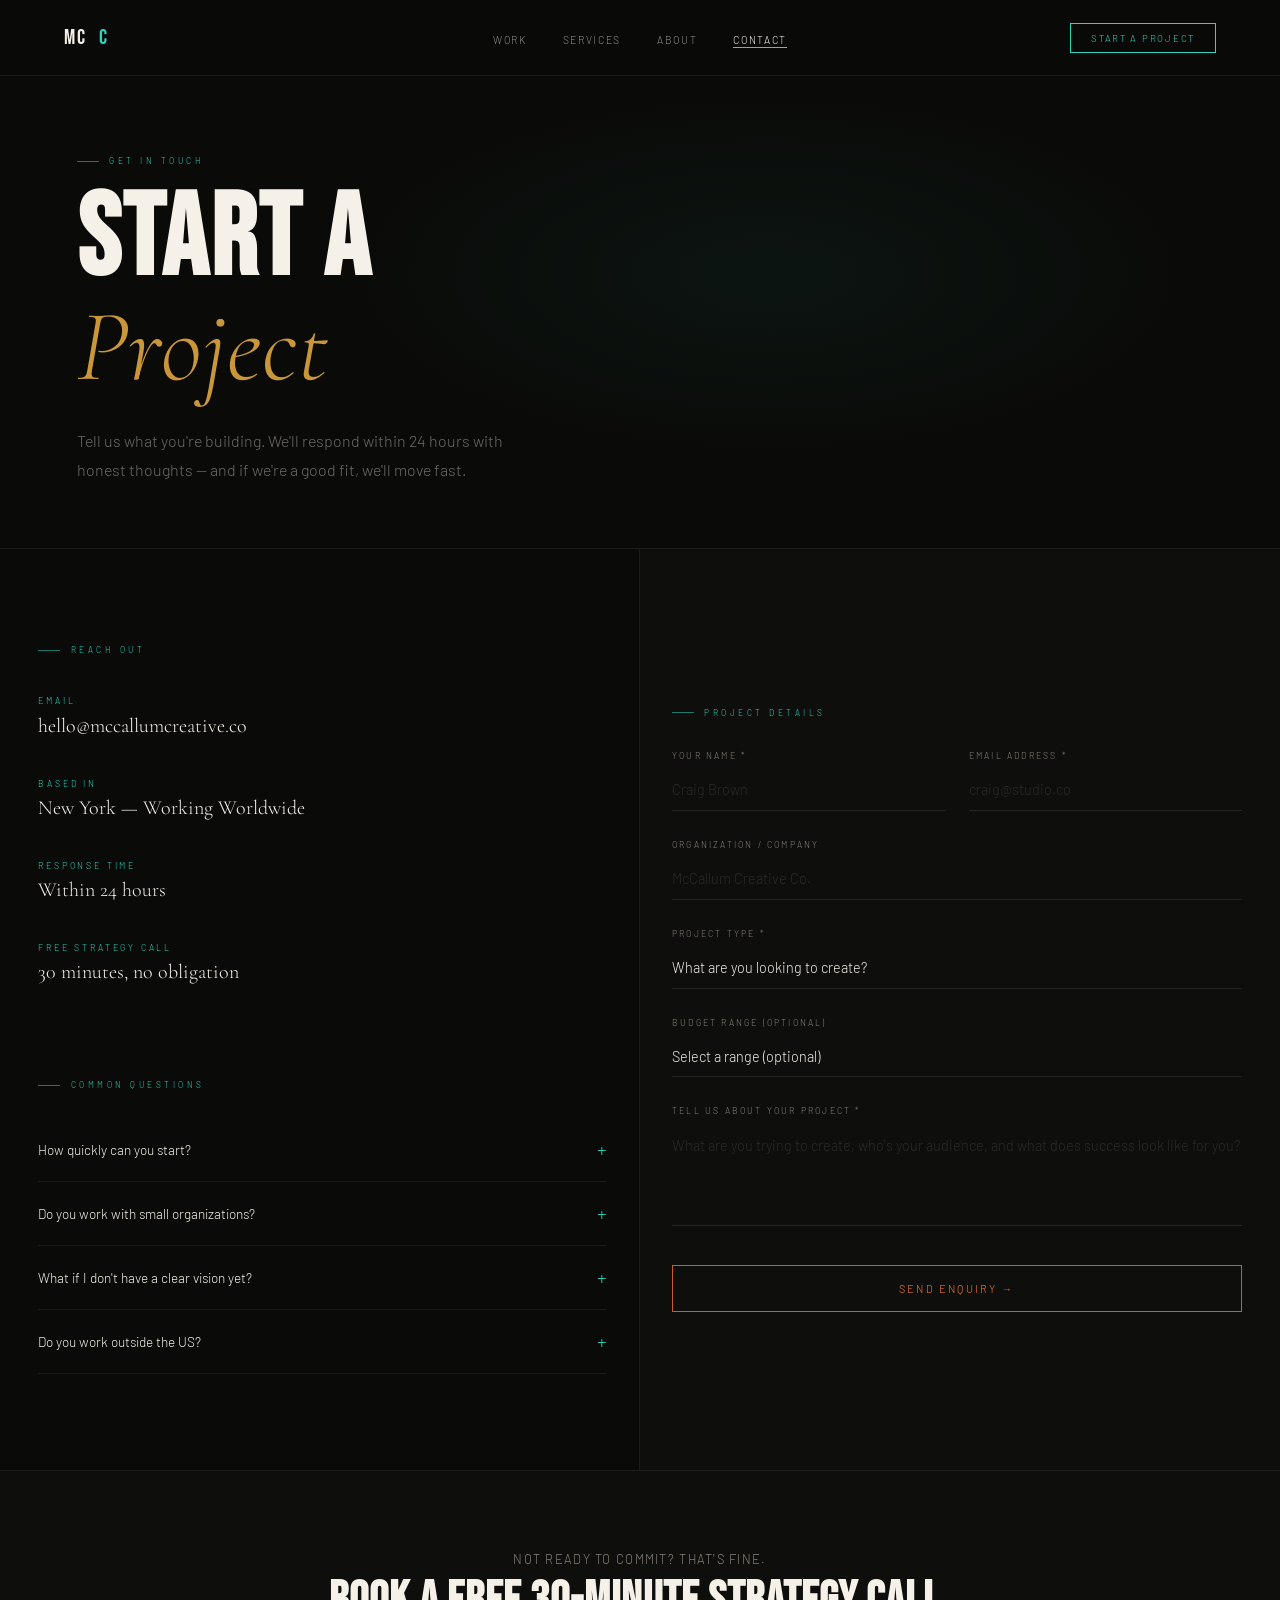
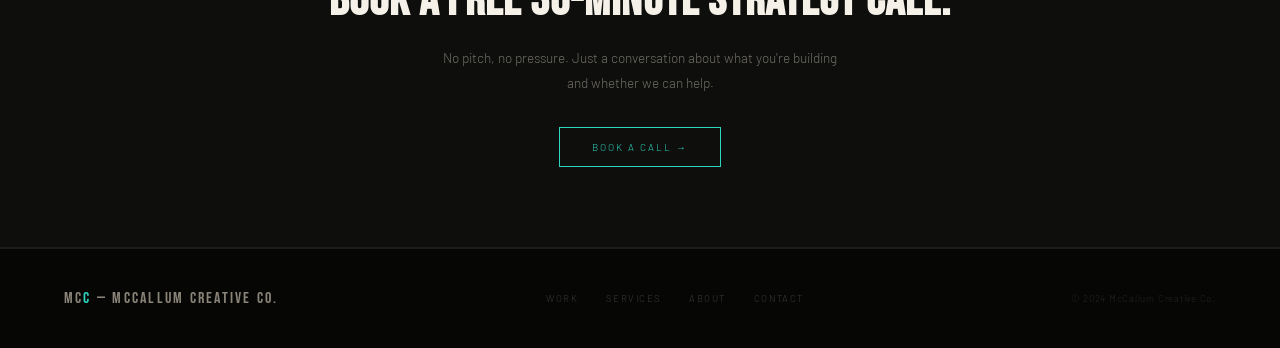
==== contact.html @ 1ceeda89 "Update church history visuals and automation improvements" ====
<!DOCTYPE html>
<html lang="en">
<head>
<meta charset="UTF-8"/><meta name="viewport" content="width=device-width,initial-scale=1.0"/>
<title>Contact — McCallum Creative Co.</title>
<link rel="stylesheet" href="/css/global.css"/>
<style>
/* ── CONTACT LAYOUT ── */
.contact-grid { display: grid; grid-template-columns: 1fr 1fr; min-height: 70vh; }
.contact-left { padding: 6rem 5% 6rem 6%; border-right: 1px solid var(--border); display: flex; flex-direction: column; justify-content: center; }
.contact-right { padding: 6rem 6% 6rem 5%; background: var(--bg2); display: flex; flex-direction: column; justify-content: center; }

/* Contact details */
.contact-detail { margin-bottom: 2.5rem; }
.contact-detail-label { font-size: .55rem; letter-spacing: .32em; text-transform: uppercase; color: var(--teal); margin-bottom: .45rem; }
.contact-detail-val { font-family: var(--serif); font-size: 1.25rem; font-weight: 300; color: var(--fg); }
.contact-detail-val a { color: var(--fg); text-decoration: none; transition: color .3s; }
.contact-detail-val a:hover { color: var(--teal); }

/* Form */
.form-group { margin-bottom: 1.75rem; }
.form-group label { display: block; font-size: .55rem; letter-spacing: .25em; text-transform: uppercase; color: var(--muted); margin-bottom: .6rem; }
.form-group input,
.form-group select,
.form-group textarea {
  width: 100%; background: transparent; border: none;
  border-bottom: 1px solid #252520; color: var(--fg);
  font-family: var(--body); font-size: .9rem; font-weight: 300;
  padding: .7rem 0; outline: none; transition: border-color .3s;
  appearance: none; -webkit-appearance: none;
}
.form-group input::placeholder,
.form-group textarea::placeholder { color: #2A2A26; }
.form-group input:focus,
.form-group select:focus,
.form-group textarea:focus { border-bottom-color: var(--teal); }
.form-group select option { background: #1A1A16; color: var(--fg); }
.form-group textarea { resize: none; min-height: 100px; }
.form-row { display: grid; grid-template-columns: 1fr 1fr; gap: 1.5rem; }
.submit-btn {
  width: 100%; background: transparent; border: 1px solid var(--orange);
  color: var(--orange); font-family: var(--body); font-size: .68rem;
  letter-spacing: .2em; text-transform: uppercase;
  padding: 1rem; cursor: pointer; transition: all .3s; margin-top: .5rem;
}
.submit-btn:hover { background: var(--orange); color: var(--fg); }

/* Success state */
.form-success {
  display: none; text-align: center; padding: 3rem;
}
.form-success.show { display: block; }
.form-success h3 { font-family: var(--disp); font-size: 2rem; letter-spacing: .04em; color: var(--teal); margin-bottom: 1rem; }
.form-success p { font-size: .85rem; color: var(--dim); line-height: 1.8; }

/* FAQ */
.faq-item { border-bottom: 1px solid var(--border); }
.faq-q {
  display: flex; justify-content: space-between; align-items: center;
  padding: 1.25rem 0; cursor: pointer; font-size: .85rem; color: var(--fg);
  font-weight: 300; transition: color .3s; user-select: none;
}
.faq-q:hover { color: var(--teal); }
.faq-icon { font-size: 1.2rem; color: var(--teal); transition: transform .3s; flex-shrink: 0; }
.faq-item.open .faq-icon { transform: rotate(45deg); }
.faq-a { font-size: .8rem; color: var(--dim); line-height: 1.85; padding: 0 0 1.25rem; display: none; }
.faq-item.open .faq-a { display: block; }

@media(max-width:760px){
  .contact-grid { grid-template-columns: 1fr; }
  .contact-left { padding: 4rem 6% 3rem; border-right: none; border-bottom: 1px solid var(--border); }
  .contact-right { padding: 3rem 6% 4rem; }
  .form-row { grid-template-columns: 1fr; }
}
</style>
</head>
<body>

<nav class="nav">
  <a href="/index.html" class="nav-logo">MC<span>C</span></a>
  <ul class="nav-links">
    <li><a href="/work.html">Work</a></li>
    <li><a href="/services.html">Services</a></li>
    <li><a href="/about.html">About</a></li>
    <li><a href="/contact.html" class="active">Contact</a></li>
  </ul>
  <div class="nav-right">
    <a href="/contact.html" class="nav-cta">Start a Project</a>
    <button class="hamburger" id="hamburger" onclick="toggleMenu()"><span></span><span></span><span></span></button>
  </div>
</nav>
<div class="mobile-menu" id="mobileMenu">
  <a href="/work.html" onclick="closeMenu()">Work</a>
  <a href="/services.html" onclick="closeMenu()">Services</a>
  <a href="/about.html" onclick="closeMenu()">About</a>
  <a href="/contact.html" onclick="closeMenu()">Contact</a>
  <div class="mobile-cta-wrap"><a href="/contact.html" class="btn btn-teal" onclick="closeMenu()">Start a Project</a></div>
</div>

<!-- HERO -->
<div class="page-hero" style="min-height:40vh">
  <div style="position:absolute;inset:0;background:radial-gradient(ellipse 55% 55% at 60% 50%,rgba(45,212,191,.05) 0%,transparent 65%);pointer-events:none"></div>
  <div class="page-hero-inner">
    <div class="eyebrow reveal">Get In Touch</div>
    <h1 class="hero-hl reveal">Start a<br><em>Project</em></h1>
    <p class="hero-sub reveal">Tell us what you're building. We'll respond within 24 hours with honest thoughts — and if we're a good fit, we'll move fast.</p>
  </div>
</div>

<!-- CONTACT GRID -->
<div class="contact-grid border-b">

  <!-- LEFT: INFO -->
  <div class="contact-left">
    <div class="reveal">
      <div class="eyebrow" style="margin-bottom:2.5rem">Reach Out</div>

      <div class="contact-detail">
        <div class="contact-detail-label">Email</div>
        <div class="contact-detail-val"><a href="mailto:hello@mccallumcreative.co">hello@mccallumcreative.co</a></div>
      </div>
      <div class="contact-detail">
        <div class="contact-detail-label">Based In</div>
        <div class="contact-detail-val">New York — Working Worldwide</div>
      </div>
      <div class="contact-detail">
        <div class="contact-detail-label">Response Time</div>
        <div class="contact-detail-val">Within 24 hours</div>
      </div>
      <div class="contact-detail">
        <div class="contact-detail-label">Free Strategy Call</div>
        <div class="contact-detail-val">30 minutes, no obligation</div>
      </div>
    </div>

    <!-- FAQ -->
    <div style="margin-top:3.5rem" class="reveal">
      <div class="eyebrow" style="margin-bottom:1.75rem">Common Questions</div>

      <div class="faq-item">
        <div class="faq-q" onclick="toggleFaq(this)">
          How quickly can you start?
          <span class="faq-icon">+</span>
        </div>
        <div class="faq-a">Most projects can begin within 2–3 weeks of our initial agreement. Ongoing content retainers can often start within the week.</div>
      </div>
      <div class="faq-item">
        <div class="faq-q" onclick="toggleFaq(this)">
          Do you work with small organizations?
          <span class="faq-icon">+</span>
        </div>
        <div class="faq-a">Yes. Many of our best clients are small teams with big missions. We have packages built specifically for organizations that need quality without a large production budget.</div>
      </div>
      <div class="faq-item">
        <div class="faq-q" onclick="toggleFaq(this)">
          What if I don't have a clear vision yet?
          <span class="faq-icon">+</span>
        </div>
        <div class="faq-a">That's fine — and actually common. The strategy conversation is where we help you figure that out. You don't need to arrive with all the answers.</div>
      </div>
      <div class="faq-item">
        <div class="faq-q" onclick="toggleFaq(this)">
          Do you work outside the US?
          <span class="faq-icon">+</span>
        </div>
        <div class="faq-a">Yes. We've filmed on four continents and have remote workflows that make international projects run smoothly.</div>
      </div>
    </div>
  </div>

  <!-- RIGHT: FORM -->
  <div class="contact-right">
    <div class="reveal">
      <div class="eyebrow" style="margin-bottom:2rem">Project Details</div>
    </div>

    <form id="contactForm" onsubmit="handleSubmit(event)">
      <div class="form-row reveal">
        <div class="form-group">
          <label>Your Name *</label>
          <input type="text" name="name" placeholder="Craig Brown" required/>
        </div>
        <div class="form-group">
          <label>Email Address *</label>
          <input type="email" name="email" placeholder="craig@studio.co" required/>
        </div>
      </div>
      <div class="form-group reveal rd1">
        <label>Organization / Company</label>
        <input type="text" name="company" placeholder="McCallum Creative Co."/>
      </div>
      <div class="form-group reveal rd1">
        <label>Project Type *</label>
        <select name="project_type" required>
          <option value="">What are you looking to create?</option>
          <option>Monthly Content Package</option>
          <option>Brand Film / Commercial</option>
          <option>Documentary Film</option>
          <option>AI Content System</option>
          <option>Campaign / Series</option>
          <option>Something else</option>
        </select>
      </div>
      <div class="form-group reveal rd2">
        <label>Budget Range (optional)</label>
        <select name="budget">
          <option value="">Select a range (optional)</option>
          <option>Under $2,500</option>
          <option>$2,500 – $5,000</option>
          <option>$5,000 – $10,000</option>
          <option>$10,000 – $25,000</option>
          <option>$25,000+</option>
          <option>Let's talk</option>
        </select>
      </div>
      <div class="form-group reveal rd2">
        <label>Tell Us About Your Project *</label>
        <textarea name="message" placeholder="What are you trying to create, who's your audience, and what does success look like for you?" required></textarea>
      </div>
      <button type="submit" class="submit-btn reveal rd3">Send Enquiry →</button>
    </form>

    <div class="form-success" id="formSuccess">
      <h3>Message Received.</h3>
      <p>Thank you for reaching out. We'll be in touch within 24 hours to discuss your project.</p>
    </div>
  </div>

</div>

<!-- BOTTOM CTA STRIP -->
<section class="section-sm border-b" style="text-align:center;background:var(--bg2)">
  <p class="reveal" style="font-size:.8rem;color:var(--muted);letter-spacing:.1em;text-transform:uppercase">Not ready to commit? That's fine.</p>
  <h3 class="disp reveal" style="font-size:clamp(1.8rem,4vw,3rem);margin:.75rem 0 1.5rem">Book a free 30-minute strategy call.</h3>
  <p class="reveal" style="font-size:.85rem;color:var(--dim);max-width:400px;margin:0 auto 2rem;line-height:1.8">No pitch, no pressure. Just a conversation about what you're building and whether we can help.</p>
  <a href="mailto:hello@mccallumcreative.co?subject=Strategy Call Request" class="btn btn-teal reveal" style="margin:0 auto">Book a Call →</a>
</section>

<footer>
  <div class="footer-logo">MC<span>C</span> — McCallum Creative Co.</div>
  <div class="footer-links"><a href="/work.html">Work</a><a href="/services.html">Services</a><a href="/about.html">About</a><a href="/contact.html">Contact</a></div>
  <div class="footer-copy">© 2024 McCallum Creative Co.</div>
</footer>

<script>
let menuOpen=false;
function toggleMenu(){menuOpen=!menuOpen;document.getElementById('hamburger').classList.toggle('open',menuOpen);document.getElementById('mobileMenu').classList.toggle('open',menuOpen);}
function closeMenu(){menuOpen=false;document.getElementById('hamburger').classList.remove('open');document.getElementById('mobileMenu').classList.remove('open');}
const io=new IntersectionObserver(e=>e.forEach(x=>{if(x.isIntersecting){x.target.classList.add('on');io.unobserve(x.target);}}),{threshold:.08});
document.querySelectorAll('.reveal').forEach(el=>io.observe(el));

function toggleFaq(el) {
  const item = el.parentElement;
  const isOpen = item.classList.contains('open');
  document.querySelectorAll('.faq-item').forEach(i=>i.classList.remove('open'));
  if(!isOpen) item.classList.add('open');
}

function handleSubmit(e) {
  e.preventDefault();
  // Connect to Formspree: change action to https://formspree.io/f/YOUR_ID
  // and remove this JS handler — the form will submit natively.
  document.getElementById('contactForm').style.display = 'none';
  document.getElementById('formSuccess').classList.add('show');
}
</script>
</body>
</html>
---- css/global.css ----
@import url('https://fonts.googleapis.com/css2?family=Cormorant+Garamond:ital,wght@0,300;1,300;1,400&family=Bebas+Neue&family=Barlow:wght@300;400;500&display=swap');

/* ── TOKENS ── */
:root {
  --bg:      #0A0A08;
  --bg2:     #0E0E0C;
  --bg3:     #131310;
  --border:  #1C1C18;
  --border2: #161614;
  --fg:      #F5F0E8;
  --muted:   #8A8478;
  --dim:     rgba(245,240,232,0.42);
  --teal:    #2DD4BF;
  --gold:    #C9973A;
  --orange:  #C2612F;
  --green:   #1F4D3A;
  --serif:   'Cormorant Garamond', serif;
  --disp:    'Bebas Neue', sans-serif;
  --body:    'Barlow', sans-serif;
}

/* ── RESET ── */
*, *::before, *::after { box-sizing: border-box; margin: 0; padding: 0; }
html { scroll-behavior: smooth; }
body {
  background: var(--bg);
  color: var(--fg);
  font-family: var(--body);
  font-weight: 300;
  overflow-x: hidden;
  -webkit-font-smoothing: antialiased;
}
::selection { background: var(--teal); color: #000; }
img, video { display: block; max-width: 100%; }

/* ── NAV ── */
.nav {
  position: fixed; top: 0; left: 0; right: 0;
  height: 76px;
  display: flex; align-items: center; justify-content: space-between;
  padding: 0 5%;
  z-index: 1000;
  background: rgba(10,10,8,0.96);
  border-bottom: 1px solid var(--border);
  backdrop-filter: blur(10px);
  -webkit-backdrop-filter: blur(10px);
  transition: box-shadow 0.4s ease;
}
.nav.scrolled { box-shadow: 0 1px 32px rgba(0,0,0,0.55); }
.nav-logo {
  font-family: var(--disp); font-size: 1.3rem;
  letter-spacing: 0.12em; color: var(--fg); text-decoration: none;
  display: flex; align-items: center; gap: 0.7rem; flex-shrink: 0;
}
.nav-logo span { color: var(--teal); }
.nav-logo-div { width: 1px; height: 20px; background: rgba(255,255,255,0.12); }
.nav-logo-name {
  font-family: var(--body); font-size: 0.58rem;
  letter-spacing: 0.22em; text-transform: uppercase;
  color: rgba(245,240,232,0.35); line-height: 1.3;
}
.nav-links {
  display: flex; align-items: center; gap: 2.25rem;
  list-style: none;
  position: absolute; left: 50%; transform: translateX(-50%);
}
.nav-links a {
  font-size: 0.65rem; letter-spacing: 0.16em; text-transform: uppercase;
  color: rgba(245,240,232,0.58); text-decoration: none;
  transition: color 0.3s; position: relative; padding-bottom: 2px;
}
.nav-links a::after {
  content: ''; position: absolute; bottom: 0; left: 0; right: 0;
  height: 1px; background: var(--teal);
  transform: scaleX(0); transform-origin: left;
  transition: transform 0.3s cubic-bezier(0.16,1,0.3,1);
}
.nav-links a:hover, .nav-links a.active { color: var(--fg); }
.nav-links a:hover::after, .nav-links a.active::after { transform: scaleX(1); }
.nav-right { display: flex; align-items: center; gap: 1rem; }
.nav-cta {
  font-size: 0.6rem; letter-spacing: 0.18em; text-transform: uppercase;
  padding: 0.5rem 1.25rem; border: 1px solid var(--teal);
  color: var(--teal); text-decoration: none;
  transition: all 0.3s; white-space: nowrap;
}
.nav-cta:hover { background: var(--teal); color: #000; }
.nav-reel {
  font-size: 0.6rem; letter-spacing: 0.18em; text-transform: uppercase;
  color: rgba(245,240,232,0.35); text-decoration: none;
  display: flex; align-items: center; gap: 0.5rem; transition: color 0.3s;
}
.nav-reel:hover { color: var(--gold); }
.reel-dot {
  width: 6px; height: 6px; border-radius: 50%;
  background: var(--orange);
  animation: reel-pulse 2s ease-in-out infinite;
}
@keyframes reel-pulse {
  0%,100% { opacity:1; transform:scale(1); }
  50% { opacity:0.4; transform:scale(0.7); }
}
.hamburger {
  display: none; flex-direction: column; gap: 5px;
  cursor: pointer; background: none; border: none; padding: 4px;
}
.hamburger span {
  display: block; width: 22px; height: 1px;
  background: rgba(245,240,232,0.7);
  transition: all 0.3s cubic-bezier(0.16,1,0.3,1);
  transform-origin: center;
}
.hamburger.open span:nth-child(1) { transform: translateY(6px) rotate(45deg); }
.hamburger.open span:nth-child(2) { opacity: 0; transform: scaleX(0); }
.hamburger.open span:nth-child(3) { transform: translateY(-6px) rotate(-45deg); }
.mobile-menu {
  position: fixed; top: 76px; left: 0; right: 0; bottom: 0;
  background: var(--bg); z-index: 999;
  display: flex; flex-direction: column; align-items: center; justify-content: center;
  border-top: 1px solid var(--border);
  transform: translateY(-110%); opacity: 0; pointer-events: none;
  transition: transform 0.5s cubic-bezier(0.16,1,0.3,1), opacity 0.4s ease;
}
.mobile-menu.open { transform: translateY(0); opacity: 1; pointer-events: all; }
.mobile-menu a {
  font-family: var(--disp); font-size: clamp(2.2rem,7vw,3.5rem);
  letter-spacing: 0.06em; color: rgba(245,240,232,0.28);
  text-decoration: none; padding: 0.5rem 0; transition: color 0.3s;
  width: 80%; text-align: center; border-bottom: 1px solid rgba(255,255,255,0.04);
}
.mobile-menu a:last-child { border-bottom: none; }
.mobile-menu a:hover { color: var(--fg); }
.mobile-menu-cta { margin-top: 2rem; }

/* ── FOOTER ── */
footer {
  padding: 2.5rem 5%;
  background: #060605;
  border-top: 1px solid var(--border);
  display: flex; justify-content: space-between; align-items: center;
  flex-wrap: wrap; gap: 1rem;
}
.footer-logo { font-family: var(--disp); font-size: 1rem; letter-spacing: 0.14em; color: var(--muted); }
.footer-logo span { color: var(--teal); }
.footer-links { display: flex; gap: 1.75rem; }
.footer-links a {
  font-size: 0.6rem; letter-spacing: 0.15em; text-transform: uppercase;
  color: #3A3A35; text-decoration: none; transition: color 0.3s;
}
.footer-links a:hover { color: var(--teal); }
.footer-copy { font-size: 0.6rem; letter-spacing: 0.08em; color: #252522; }

/* ── BUTTONS ── */
.btn {
  display: inline-flex; align-items: center; gap: 0.5rem;
  font-family: var(--body); font-size: 0.62rem;
  letter-spacing: 0.2em; text-transform: uppercase;
  padding: 0.8rem 2rem; text-decoration: none;
  transition: all 0.3s; cursor: pointer; border: none; background: transparent;
}
.btn-teal   { border: 1px solid var(--teal);   color: var(--teal); }
.btn-teal:hover { background: var(--teal); color: #000; }
.btn-orange { border: 1px solid var(--orange); color: var(--orange); }
.btn-orange:hover { background: var(--orange); color: var(--fg); }
.btn-solid  { background: var(--teal); color: #000; border: 1px solid var(--teal); }
.btn-solid:hover { background: transparent; color: var(--teal); }

/* ── UTILITIES ── */
.section     { padding: 8rem 6%; }
.section-sm  { padding: 5rem 6%; }
.border-t    { border-top: 1px solid var(--border); }
.border-b    { border-bottom: 1px solid var(--border); }
.eyebrow {
  font-size: 0.52rem; letter-spacing: 0.42em; text-transform: uppercase;
  color: var(--teal); display: flex; align-items: center; gap: 0.65rem;
  margin-bottom: 1.5rem;
}
.eyebrow::before { content:''; display:block; width:22px; height:1px; background:var(--teal); opacity:.55; }
.rule { width: 36px; height: 1px; background: var(--orange); margin: 1.75rem 0; }

/* ── SCROLL REVEAL ── */
.reveal {
  opacity: 0; transform: translateY(22px);
  transition: opacity 0.85s ease, transform 0.85s ease;
}
.reveal.on { opacity: 1; transform: none; }
.rd1 { transition-delay: 0.08s; }
.rd2 { transition-delay: 0.16s; }
.rd3 { transition-delay: 0.24s; }
.rd4 { transition-delay: 0.32s; }

/* ── RESPONSIVE ── */
@media(max-width: 800px) {
  .section { padding: 5rem 6%; }
  .nav-links, .nav-reel { display: none; }
  .hamburger { display: flex; }
  footer { flex-direction: column; align-items: flex-start; gap: 0.75rem; }
}
@media(max-width: 480px) {
  .section { padding: 4rem 5%; }
  .nav-logo-div, .nav-logo-name { display: none; }
}

/* ══════════════════════════════════════
   TYPOGRAPHY UTILITIES
   Used across all inner pages
══════════════════════════════════════ */
.disp {
  font-family: var(--disp);
  letter-spacing: 0.02em;
  line-height: 0.9;
}
.serif {
  font-family: var(--serif);
}

/* ══════════════════════════════════════
   PAGE HERO
   Used on Work, Services, About, Contact
══════════════════════════════════════ */
.page-hero {
  padding-top: 76px;
  min-height: 52vh;
  display: flex;
  align-items: flex-end;
  position: relative;
  overflow: hidden;
  border-bottom: 1px solid var(--border);
}
.page-hero-inner {
  padding: 5rem 6% 4rem;
  position: relative;
  z-index: 2;
  width: 100%;
}
.hero-hl {
  font-family: var(--disp);
  font-size: clamp(3.5rem, 9vw, 8rem);
  line-height: 0.88;
  letter-spacing: 0.02em;
  text-transform: uppercase;
}
.hero-hl em {
  display: block;
  font-family: var(--serif);
  font-style: italic;
  color: var(--gold);
  font-size: 0.88em;
  font-weight: 300;
  line-height: 1.1;
  text-transform: none;
  letter-spacing: 0.01em;
}
.hero-sub {
  font-size: clamp(0.85rem, 1.4vw, 1rem);
  color: var(--dim);
  line-height: 1.8;
  max-width: 460px;
  font-weight: 300;
  margin-top: 1.5rem;
}

/* ══════════════════════════════════════
   SHOWREEL — Work page
══════════════════════════════════════ */
.reel-wrap {
  position: relative;
  width: 100%;
  aspect-ratio: 16/9;
  background: #050505;
  overflow: hidden;
  border-bottom: 1px solid var(--border);
}
.reel-placeholder {
  position: absolute;
  inset: 0;
  background: linear-gradient(135deg, #1A3028 0%, #0A0A08 50%, #1A1208 100%);
  display: flex;
  align-items: center;
  justify-content: center;
}
.reel-overlay {
  position: absolute;
  inset: 0;
  background: linear-gradient(to top, rgba(10,10,8,0.7) 0%, transparent 50%);
}
.reel-label {
  position: absolute;
  bottom: 2rem;
  left: 6%;
  font-size: 0.5rem;
  letter-spacing: 0.3em;
  text-transform: uppercase;
  color: rgba(245,240,232,0.35);
  z-index: 2;
}
.play-btn {
  width: 72px;
  height: 72px;
  border-radius: 50%;
  border: 1px solid rgba(255,255,255,0.2);
  display: flex;
  align-items: center;
  justify-content: center;
  cursor: pointer;
  transition: all 0.3s;
  z-index: 2;
  position: relative;
  background: transparent;
}
.play-btn:hover {
  border-color: var(--teal);
  background: rgba(45,212,191,0.08);
  transform: scale(1.08);
}
.play-btn svg { margin-left: 4px; }

/* ══════════════════════════════════════
   PROJECT GRID — Work page
══════════════════════════════════════ */
.project-grid {
  display: grid;
  grid-template-columns: repeat(12, 1fr);
  gap: 1.25rem;
}
.proj { position: relative; overflow: hidden; cursor: pointer; }
.proj:nth-child(1) { grid-column: span 7; }
.proj:nth-child(2) { grid-column: span 5; }
.proj:nth-child(3) { grid-column: span 4; }
.proj:nth-child(4) { grid-column: span 4; }
.proj:nth-child(5) { grid-column: span 4; }
.proj:nth-child(6) { grid-column: span 12; }
.proj-img {
  width: 100%;
  background: var(--c, linear-gradient(135deg,#1A3028,#0A0A08));
  position: relative;
  overflow: hidden;
  transition: transform 0.7s cubic-bezier(0.16,1,0.3,1);
}
.proj:nth-child(1) .proj-img { aspect-ratio: 16/10; }
.proj:nth-child(2) .proj-img { aspect-ratio: 3/4; }
.proj:nth-child(3) .proj-img,
.proj:nth-child(4) .proj-img,
.proj:nth-child(5) .proj-img { aspect-ratio: 4/3; }
.proj:nth-child(6) .proj-img { aspect-ratio: 21/6; }
.proj:hover .proj-img { transform: scale(1.04); }
.proj-overlay {
  position: absolute;
  inset: 0;
  background: linear-gradient(to top, rgba(10,10,8,0.85) 0%, transparent 60%);
  opacity: 0;
  transition: opacity 0.4s;
}
.proj:hover .proj-overlay { opacity: 1; }
.proj-tag {
  position: absolute;
  top: 1rem;
  left: 1rem;
  z-index: 2;
  font-size: 0.52rem;
  letter-spacing: 0.22em;
  text-transform: uppercase;
  padding: 0.28rem 0.65rem;
  background: rgba(10,10,8,0.7);
  border: 1px solid rgba(255,255,255,0.08);
  color: var(--fg);
}
.proj-art {
  position: absolute;
  inset: 0;
  display: flex;
  align-items: center;
  justify-content: center;
  opacity: 0.18;
}
.proj-meta { padding: 1rem 0 0.5rem; }
.proj-title {
  font-family: var(--serif);
  font-size: 1.2rem;
  font-weight: 300;
  margin-bottom: 0.3rem;
  line-height: 1.3;
}
.proj-desc { font-size: 0.72rem; color: var(--dim); line-height: 1.75; }
.proj-year { font-size: 0.6rem; letter-spacing: 0.16em; color: var(--muted); margin-top: 0.25rem; }

/* ══════════════════════════════════════
   SERVICES PAGE — Path cards
══════════════════════════════════════ */
.path-grid {
  display: grid;
  grid-template-columns: repeat(3, 1fr);
  gap: 0;
  border: 1px solid var(--border);
}
.path-card {
  padding: 3.5rem 2.5rem;
  border-right: 1px solid var(--border);
  position: relative;
  overflow: hidden;
  transition: background 0.4s;
}
.path-card:last-child { border-right: none; }
.path-card::before {
  content: '';
  position: absolute;
  bottom: 0; left: 0; right: 0;
  height: 2px;
  background: var(--accent, var(--teal));
  transform: scaleX(0);
  transform-origin: left;
  transition: transform 0.5s cubic-bezier(0.16,1,0.3,1);
}
.path-card:hover::before { transform: scaleX(1); }
.path-card:hover { background: var(--bg3); }
.path-num {
  font-family: var(--disp);
  font-size: 3rem;
  color: var(--border);
  position: absolute;
  top: 0.5rem; right: 1.25rem;
  line-height: 1;
  transition: color 0.4s;
}
.path-card:hover .path-num { color: #252522; }
.path-name { font-family: var(--disp); font-size: 2rem; letter-spacing: 0.04em; margin-bottom: 1rem; line-height: 1; color: var(--fg); }
.path-tagline { font-family: var(--serif); font-style: italic; color: var(--accent, var(--teal)); font-size: 1rem; font-weight: 300; margin-bottom: 1.25rem; }
.path-desc { font-size: 0.8rem; color: var(--dim); line-height: 1.9; margin-bottom: 1.75rem; }
.path-list { list-style: none; }
.path-list li {
  font-size: 0.75rem;
  color: var(--muted);
  padding: 0.35rem 0;
  border-bottom: 1px solid #111;
  display: flex;
  align-items: center;
  gap: 0.6rem;
}
.path-list li:last-child { border-bottom: none; }
.path-list li::before { content: ''; display: block; width: 16px; height: 1px; background: var(--accent, var(--teal)); opacity: 0.55; flex-shrink: 0; }

/* Services — Process steps */
.process-grid {
  display: grid;
  grid-template-columns: repeat(3, 1fr);
  gap: 0;
}
.process-step { padding: 3rem 3rem 3rem 0; border-right: 1px solid var(--border); position: relative; }
.process-step:last-child { border-right: none; padding-right: 0; }
.process-step:nth-child(2),
.process-step:nth-child(3) { padding-left: 3rem; }
.process-step::before { content: ''; position: absolute; top: 0; left: 0; width: 28px; height: 1px; background: var(--teal); }
.process-step:nth-child(2)::before,
.process-step:nth-child(3)::before { left: 3rem; }
.process-num { font-family: var(--disp); font-size: 0.7rem; letter-spacing: 0.22em; color: var(--teal); opacity: 0.5; margin-bottom: 1.25rem; display: block; }
.process-name { font-family: var(--disp); font-size: 1.8rem; letter-spacing: 0.04em; line-height: 1; color: var(--fg); margin-bottom: 0.9rem; }
.process-desc { font-size: 0.8rem; color: var(--dim); line-height: 1.9; }

/* Services — Pricing */
.pricing-grid { display: grid; grid-template-columns: repeat(3, 1fr); gap: 1.25rem; }
.pricing-card { background: var(--bg2); border: 1px solid var(--border); padding: 2.5rem 2rem; position: relative; transition: border-color 0.4s; }
.pricing-card.featured { border-color: var(--teal); }
.pricing-card.featured::before { content: 'Most Popular'; position: absolute; top: -1px; left: 50%; transform: translateX(-50%); font-size: 0.46rem; letter-spacing: 0.24em; text-transform: uppercase; padding: 0.28rem 0.8rem; background: var(--teal); color: #000; white-space: nowrap; }
.pricing-tier { font-family: var(--disp); font-size: 1.6rem; letter-spacing: 0.04em; color: var(--fg); margin-bottom: 0.5rem; }
.pricing-range { font-size: 0.72rem; color: var(--teal); letter-spacing: 0.1em; margin-bottom: 1.25rem; }
.pricing-desc { font-size: 0.78rem; color: var(--dim); line-height: 1.85; margin-bottom: 1.75rem; }
.pricing-includes { list-style: none; }
.pricing-includes li { font-size: 0.72rem; color: var(--muted); padding: 0.3rem 0; border-bottom: 1px solid #111; display: flex; align-items: center; gap: 0.5rem; }
.pricing-includes li:last-child { border-bottom: none; }
.pricing-includes li::before { content: ''; display: block; width: 12px; height: 1px; background: var(--teal); opacity: 0.5; flex-shrink: 0; }

/* ══════════════════════════════════════
   ABOUT PAGE
══════════════════════════════════════ */
.intro-grid { display: grid; grid-template-columns: 1fr 1fr; gap: 7rem; align-items: center; }
.intro-img-frame {
  aspect-ratio: 3/4;
  background: linear-gradient(160deg, #1A2E22 0%, #0F1A14 40%, #1A1208 100%);
  position: relative; overflow: hidden;
  border: 1px solid var(--border);
  display: flex; align-items: center; justify-content: center;
}
.approach-grid { display: grid; grid-template-columns: repeat(2, 1fr); gap: 0; border-top: 1px solid var(--border); }
.approach-block { padding: 3rem 3rem 3rem 0; border-right: 1px solid var(--border); position: relative; }
.approach-block:nth-child(even) { padding-left: 3rem; padding-right: 0; border-right: none; }
.approach-block::before { content: ''; position: absolute; top: 0; left: 0; width: 26px; height: 1px; background: var(--accent, var(--teal)); }
.approach-block:nth-child(even)::before { left: 3rem; }
.approach-num { font-family: var(--disp); font-size: 0.68rem; letter-spacing: 0.22em; color: var(--accent, var(--teal)); opacity: 0.5; margin-bottom: 1.2rem; display: block; }
.approach-title { font-family: var(--disp); font-size: 1.6rem; letter-spacing: 0.04em; line-height: 1; color: var(--fg); margin-bottom: 0.9rem; }
.approach-desc { font-size: 0.8rem; color: var(--dim); line-height: 1.9; }
.quote-section { padding: 7rem 6%; background: var(--green); position: relative; overflow: hidden; }
.quote-section::before { content: 'McCALLUM'; position: absolute; right: -1rem; top: 50%; transform: translateY(-50%); font-family: var(--disp); font-size: 10rem; color: rgba(0,0,0,0.1); letter-spacing: 0.05em; pointer-events: none; white-space: nowrap; line-height: 1; }
blockquote { font-family: var(--serif); font-size: clamp(1.8rem,4vw,3rem); font-weight: 300; font-style: italic; line-height: 1.4; color: var(--fg); max-width: 780px; position: relative; z-index: 1; margin-bottom: 2rem; }
cite { font-size: 0.65rem; letter-spacing: 0.22em; text-transform: uppercase; color: rgba(245,240,232,0.42); display: flex; align-items: center; gap: 0.75rem; position: relative; z-index: 1; font-style: normal; }
cite::before { content: ''; display: block; width: 24px; height: 1px; background: rgba(245,240,232,0.25); }
.stats-grid { display: grid; grid-template-columns: repeat(4, 1fr); gap: 0; border-top: 1px solid var(--border); }
.stat-block { padding: 3rem 2.5rem; border-right: 1px solid var(--border); text-align: center; }
.stat-block:last-child { border-right: none; }
.stat-num { font-family: var(--disp); font-size: clamp(2.5rem,5vw,4rem); color: var(--fg); line-height: 1; margin-bottom: 0.5rem; }
.stat-label { font-size: 0.6rem; letter-spacing: 0.2em; text-transform: uppercase; color: var(--muted); }

/* ══════════════════════════════════════
   CONTACT PAGE
══════════════════════════════════════ */
.contact-grid { display: grid; grid-template-columns: 1fr 1fr; min-height: 70vh; }
.contact-left  { padding: 6rem 5% 6rem 6%; border-right: 1px solid var(--border); display: flex; flex-direction: column; justify-content: center; }
.contact-right { padding: 6rem 6% 6rem 5%; background: var(--bg2); display: flex; flex-direction: column; justify-content: center; }
.contact-detail { margin-bottom: 2.5rem; }
.contact-detail-label { font-size: 0.55rem; letter-spacing: 0.32em; text-transform: uppercase; color: var(--teal); margin-bottom: 0.45rem; }
.contact-detail-val { font-family: var(--serif); font-size: 1.25rem; font-weight: 300; color: var(--fg); }
.contact-detail-val a { color: var(--fg); text-decoration: none; transition: color 0.3s; }
.contact-detail-val a:hover { color: var(--teal); }
.form-group { margin-bottom: 1.75rem; }
.form-group label { display: block; font-size: 0.55rem; letter-spacing: 0.25em; text-transform: uppercase; color: var(--muted); margin-bottom: 0.6rem; }
.form-group input,
.form-group select,
.form-group textarea {
  width: 100%; background: transparent; border: none;
  border-bottom: 1px solid #252520; color: var(--fg);
  font-family: var(--body); font-size: 0.9rem; font-weight: 300;
  padding: 0.7rem 0; outline: none; transition: border-color 0.3s;
  appearance: none; -webkit-appearance: none;
}
.form-group input::placeholder,
.form-group textarea::placeholder { color: #2A2A26; }
.form-group input:focus,
.form-group select:focus,
.form-group textarea:focus { border-bottom-color: var(--teal); }
.form-group select option { background: #1A1A16; color: var(--fg); }
.form-group textarea { resize: none; min-height: 100px; }
.form-row { display: grid; grid-template-columns: 1fr 1fr; gap: 1.5rem; }
.submit-btn {
  width: 100%; background: transparent; border: 1px solid var(--orange);
  color: var(--orange); font-family: var(--body); font-size: 0.68rem;
  letter-spacing: 0.2em; text-transform: uppercase;
  padding: 1rem; cursor: pointer; transition: all 0.3s; margin-top: 0.5rem;
}
.submit-btn:hover { background: var(--orange); color: var(--fg); }
.form-success { display: none; text-align: center; padding: 3rem; }
.form-success.show { display: block; }
.form-success h3 { font-family: var(--disp); font-size: 2rem; letter-spacing: 0.04em; color: var(--teal); margin-bottom: 1rem; }
.form-success p { font-size: 0.85rem; color: var(--dim); line-height: 1.8; }
.faq-item { border-bottom: 1px solid var(--border); }
.faq-q { display: flex; justify-content: space-between; align-items: center; padding: 1.25rem 0; cursor: pointer; font-size: 0.85rem; color: var(--fg); font-weight: 300; transition: color 0.3s; user-select: none; }
.faq-q:hover { color: var(--teal); }
.faq-icon { font-size: 1.2rem; color: var(--teal); transition: transform 0.3s; flex-shrink: 0; }
.faq-item.open .faq-icon { transform: rotate(45deg); }
.faq-a { font-size: 0.8rem; color: var(--dim); line-height: 1.85; padding: 0 0 1.25rem; display: none; }
.faq-item.open .faq-a { display: block; }

/* ══════════════════════════════════════
   RESPONSIVE — inner pages
══════════════════════════════════════ */
@media(max-width: 760px) {
  .page-hero { min-height: 40vh; }
  .page-hero-inner { padding: 4rem 6% 3rem; }
  .project-grid { display: block; }
  .proj { margin-bottom: 2rem; }
  .proj:nth-child(2) .proj-img { aspect-ratio: 16/9; }
  .path-grid, .process-grid, .pricing-grid { grid-template-columns: 1fr; }
  .path-card, .process-step { border-right: none; border-bottom: 1px solid var(--border); padding-right: 0; }
  .process-step:nth-child(2), .process-step:nth-child(3) { padding-left: 0; }
  .process-step::before, .process-step:nth-child(2)::before, .process-step:nth-child(3)::before { left: 0; }
  .intro-grid { grid-template-columns: 1fr; gap: 3rem; }
  .approach-grid { grid-template-columns: 1fr; }
  .approach-block { border-right: none; border-top: 1px solid var(--border); padding: 2.5rem 0; }
  .approach-block:nth-child(even) { padding-left: 0; }
  .approach-block::before, .approach-block:nth-child(even)::before { left: 0; }
  .stats-grid { grid-template-columns: repeat(2, 1fr); }
  .stat-block:nth-child(2) { border-right: none; }
  .stat-block:nth-child(3) { border-right: 1px solid var(--border); }
  .quote-section { padding: 5rem 6%; }
  .contact-grid { grid-template-columns: 1fr; }
  .contact-left { border-right: none; border-bottom: 1px solid var(--border); padding: 4rem 6%; }
  .contact-right { padding: 4rem 6%; }
  .form-row { grid-template-columns: 1fr; }
}

/* ── MOBILE MENU CTA wrapper ── */
.mobile-cta-wrap {
  margin-top: 2rem;
}

/* ── About page frame art overlay ── */
.frame-art {
  position: absolute;
  inset: 0;
  opacity: 0.18;
  display: flex;
  align-items: center;
  justify-content: center;
}

/* ══════════════════════════════════════
   AI CONSULTING PAGE
══════════════════════════════════════ */
.problem-grid { display:grid; grid-template-columns:repeat(3,1fr); gap:0; border:1px solid var(--border); }
.problem-card { padding:2.75rem 2rem; border-right:1px solid var(--border); position:relative; }
.problem-card:last-child { border-right:none; }
.problem-card::before { content:''; position:absolute; top:0; left:0; width:100%; height:2px; background:linear-gradient(to right,var(--orange),transparent); }
.problem-q { font-family:var(--serif); font-size:1.15rem; font-style:italic; font-weight:300; color:var(--fg); line-height:1.4; margin-bottom:1rem; }
.problem-a { font-size:.78rem; color:var(--dim); line-height:1.85; }

.ai-grid { display:grid; grid-template-columns:repeat(3,1fr); gap:0; border:1px solid var(--border); }
.ai-card { padding:3rem 2.5rem; border-right:1px solid var(--border); border-bottom:1px solid var(--border); position:relative; overflow:hidden; transition:background .4s; }
.ai-card:hover { background:var(--bg3); }
.ai-card::after { content:''; position:absolute; bottom:0; left:0; right:0; height:2px; background:var(--accent,var(--teal)); transform:scaleX(0); transform-origin:left; transition:transform .5s cubic-bezier(.16,1,.3,1); }
.ai-card:hover::after { transform:scaleX(1); }
.ai-card:nth-child(3n) { border-right:none; }
.ai-card:nth-last-child(-n+3) { border-bottom:none; }
.ai-card-num { font-family:var(--disp); font-size:.65rem; letter-spacing:.22em; color:var(--accent,var(--teal)); opacity:.55; margin-bottom:1rem; display:block; }
.ai-card-title { font-family:var(--disp); font-size:1.4rem; letter-spacing:.04em; line-height:1; color:var(--fg); margin-bottom:.8rem; }
.ai-card-desc { font-size:.78rem; color:var(--dim); line-height:1.85; }

.ai-process { display:grid; grid-template-columns:repeat(4,1fr); gap:0; border-top:1px solid var(--border); }
.ai-step { padding:3rem 2.5rem 3rem 0; border-right:1px solid var(--border); position:relative; }
.ai-step:last-child { border-right:none; }
.ai-step:not(:first-child) { padding-left:2.5rem; padding-right:0; }
.ai-step::before { content:''; position:absolute; top:0; left:0; width:26px; height:1px; background:var(--teal); }
.ai-step:not(:first-child)::before { left:2.5rem; }
.ai-step-num { font-family:var(--disp); font-size:.65rem; letter-spacing:.22em; color:var(--teal); opacity:.5; margin-bottom:1rem; display:block; }
.ai-step-name { font-family:var(--disp); font-size:1.5rem; letter-spacing:.04em; line-height:1; color:var(--fg); margin-bottom:.75rem; }
.ai-step-desc { font-size:.78rem; color:var(--dim); line-height:1.85; }

.cases-grid { display:grid; grid-template-columns:1fr 1fr; gap:1.25rem; }
.case-card { background:var(--bg2); border:1px solid var(--border); padding:2.5rem; position:relative; overflow:hidden; transition:border-color .4s; }
.case-card:hover { border-color:rgba(45,212,191,.25); }
.case-tag { font-size:.5rem; letter-spacing:.28em; text-transform:uppercase; color:var(--teal); margin-bottom:1.25rem; display:block; }
.case-headline { font-family:var(--serif); font-size:1.35rem; font-style:italic; font-weight:300; color:var(--fg); line-height:1.35; margin-bottom:1rem; }
.case-body { font-size:.78rem; color:var(--dim); line-height:1.85; margin-bottom:1.5rem; }
.case-result { font-size:.7rem; letter-spacing:.1em; text-transform:uppercase; color:var(--teal); border-top:1px solid var(--border); padding-top:1rem; display:flex; align-items:center; gap:.6rem; }
.case-result::before { content:''; display:block; width:18px; height:1px; background:var(--teal); opacity:.55; }

.discovery-bar { display:grid; grid-template-columns:1fr auto; gap:3rem; align-items:center; padding:3rem 4rem; background:var(--bg2); border:1px solid var(--border); }
.discovery-bar-text h3 { font-family:var(--disp); font-size:1.8rem; letter-spacing:.04em; color:var(--fg); margin-bottom:.4rem; }
.discovery-bar-text p { font-size:.82rem; color:var(--dim); }

/* ══════════════════════════════════════
   SOCIAL AUTOMATION PAGE
══════════════════════════════════════ */
.pain-grid { display:grid; grid-template-columns:repeat(2,1fr); gap:0; border:1px solid var(--border); }
.pain-item { padding:2.5rem; border-right:1px solid var(--border); border-bottom:1px solid var(--border); display:flex; gap:1.25rem; align-items:flex-start; }
.pain-item:nth-child(even) { border-right:none; }
.pain-item:nth-last-child(-n+2) { border-bottom:none; }
.pain-icon { width:32px; height:32px; border-radius:50%; border:1px solid var(--orange); flex-shrink:0; display:flex; align-items:center; justify-content:center; margin-top:.2rem; }
.pain-text-hl { font-size:.85rem; color:var(--fg); margin-bottom:.4rem; font-weight:400; }
.pain-text-sub { font-size:.76rem; color:var(--dim); line-height:1.8; }

.workflow-row { display:flex; align-items:stretch; gap:0; border:1px solid var(--border); margin-bottom:1.25rem; overflow:hidden; }
.workflow-input { padding:2rem 2.5rem; background:var(--bg2); border-right:1px solid var(--border); min-width:220px; display:flex; flex-direction:column; justify-content:center; }
.workflow-input-label { font-size:.5rem; letter-spacing:.28em; text-transform:uppercase; color:var(--teal); margin-bottom:.5rem; }
.workflow-input-name { font-family:var(--disp); font-size:1.4rem; letter-spacing:.04em; color:var(--fg); line-height:1; }
.workflow-arrow { display:flex; align-items:center; justify-content:center; padding:0 1.5rem; color:var(--teal); font-size:1.2rem; border-right:1px solid var(--border); flex-shrink:0; }
.workflow-outputs { flex:1; display:flex; flex-wrap:wrap; padding:.75rem; gap:.5rem; align-content:center; }
.workflow-output-tag { font-size:.52rem; letter-spacing:.16em; text-transform:uppercase; padding:.28rem .65rem; border:1px solid var(--border); color:var(--muted); transition:border-color .3s,color .3s; }
.workflow-row:hover .workflow-output-tag { border-color:rgba(45,212,191,.3); color:rgba(245,240,232,.6); }

.output-grid { display:grid; grid-template-columns:repeat(4,1fr); gap:1px; background:var(--border); border:1px solid var(--border); }
.output-item { background:var(--bg2); padding:2rem 1.5rem; }
.output-platform { font-size:.48rem; letter-spacing:.26em; text-transform:uppercase; color:var(--teal); margin-bottom:1rem; display:flex; align-items:center; gap:.5rem; }
.output-platform::before { content:''; display:block; width:14px; height:1px; background:var(--teal); opacity:.55; }
.output-format { font-family:var(--disp); font-size:1.2rem; letter-spacing:.04em; color:var(--fg); margin-bottom:.5rem; }
.output-detail { font-size:.7rem; color:var(--muted); line-height:1.7; }

.roi-grid { display:grid; grid-template-columns:repeat(3,1fr); gap:0; border-top:1px solid var(--border); }
.roi-block { padding:3rem 2.5rem; border-right:1px solid var(--border); text-align:center; }
.roi-block:last-child { border-right:none; }
.roi-num { font-family:var(--disp); font-size:clamp(2.5rem,5vw,4rem); color:var(--teal); line-height:1; margin-bottom:.5rem; }
.roi-label { font-size:.6rem; letter-spacing:.2em; text-transform:uppercase; color:var(--muted); margin-bottom:.75rem; }
.roi-desc { font-size:.75rem; color:var(--dim); line-height:1.75; }

.pkg-grid { display:grid; grid-template-columns:repeat(3,1fr); gap:1.25rem; }
.pkg-card { background:var(--bg2); border:1px solid var(--border); padding:2.5rem 2rem; position:relative; display:flex; flex-direction:column; transition:border-color .4s; }
.pkg-card:hover { border-color:rgba(45,212,191,.2); }
.pkg-card.featured { border-color:var(--teal); }
.pkg-card.featured::before { content:'Most Popular'; position:absolute; top:-1px; left:50%; transform:translateX(-50%); font-size:.46rem; letter-spacing:.24em; text-transform:uppercase; padding:.28rem .8rem; background:var(--teal); color:#000; white-space:nowrap; }
.pkg-tier { font-family:var(--disp); font-size:1.6rem; letter-spacing:.04em; color:var(--fg); margin-bottom:.35rem; }
.pkg-price { font-size:.72rem; color:var(--teal); letter-spacing:.1em; margin-bottom:1rem; }
.pkg-desc { font-size:.78rem; color:var(--dim); line-height:1.85; margin-bottom:1.5rem; flex:1; }
.pkg-list { list-style:none; margin-bottom:1.75rem; }
.pkg-list li { font-size:.72rem; color:var(--muted); padding:.3rem 0; border-bottom:1px solid #111; display:flex; align-items:center; gap:.5rem; }
.pkg-list li:last-child { border-bottom:none; }
.pkg-list li::before { content:''; display:block; width:12px; height:1px; background:var(--teal); opacity:.5; flex-shrink:0; }

.sma-process { display:grid; grid-template-columns:repeat(4,1fr); gap:0; border-top:1px solid var(--border); }
.sma-step { padding:3rem 2.5rem 3rem 0; border-right:1px solid var(--border); position:relative; }
.sma-step:last-child { border-right:none; }
.sma-step:not(:first-child) { padding-left:2.5rem; padding-right:0; }
.sma-step::before { content:''; position:absolute; top:0; left:0; width:26px; height:1px; background:var(--teal); }
.sma-step:not(:first-child)::before { left:2.5rem; }
.sma-step-num { font-family:var(--disp); font-size:.65rem; letter-spacing:.22em; color:var(--teal); opacity:.5; margin-bottom:1rem; display:block; }
.sma-step-name { font-family:var(--disp); font-size:1.4rem; letter-spacing:.04em; line-height:1; color:var(--fg); margin-bottom:.75rem; }
.sma-step-desc { font-size:.78rem; color:var(--dim); line-height:1.85; }

.cta-strip { display:flex; align-items:center; justify-content:space-between; gap:2rem; flex-wrap:wrap; padding:2.5rem 3rem; border:1px solid var(--border); background:var(--bg2); }
.cta-strip-text { font-family:var(--disp); font-size:1.6rem; letter-spacing:.04em; color:var(--fg); }
.cta-strip-sub { font-size:.78rem; color:var(--dim); margin-top:.3rem; }

/* ══════════════════════════════════════
   SYSTEMS & AUTOMATION PAGE
══════════════════════════════════════ */
.sys-grid { display:grid; grid-template-columns:repeat(2,1fr); gap:0; border:1px solid var(--border); }
.sys-card { padding:3.5rem 3rem; border-right:1px solid var(--border); border-bottom:1px solid var(--border); position:relative; overflow:hidden; transition:background .4s; }
.sys-card:hover { background:var(--bg3); }
.sys-card:nth-child(even) { border-right:none; }
.sys-card:nth-last-child(-n+2) { border-bottom:none; }
.sys-card::before { content:''; position:absolute; top:0; left:0; right:0; height:2px; background:var(--accent,var(--teal)); transform:scaleX(0); transform-origin:left; transition:transform .5s cubic-bezier(.16,1,.3,1); }
.sys-card:hover::before { transform:scaleX(1); }
.sys-card-num { font-family:var(--disp); font-size:.65rem; letter-spacing:.22em; color:var(--accent,var(--teal)); opacity:.5; margin-bottom:1.25rem; display:block; }
.sys-card-title { font-family:var(--disp); font-size:1.7rem; letter-spacing:.04em; line-height:1; color:var(--fg); margin-bottom:1rem; }
.sys-card-desc { font-size:.82rem; color:var(--dim); line-height:1.9; margin-bottom:1.5rem; }
.sys-card-list { list-style:none; }
.sys-card-list li { font-size:.74rem; color:var(--muted); padding:.3rem 0; border-bottom:1px solid #111; display:flex; align-items:center; gap:.55rem; }
.sys-card-list li:last-child { border-bottom:none; }
.sys-card-list li::before { content:''; display:block; width:14px; height:1px; background:var(--accent,var(--teal)); opacity:.5; flex-shrink:0; }

.stack-grid { display:grid; grid-template-columns:repeat(3,1fr); gap:1.25rem; }
.stack-layer { background:var(--bg2); border:1px solid var(--border); padding:2rem 1.75rem; position:relative; transition:border-color .4s; }
.stack-layer:hover { border-color:rgba(45,212,191,.2); }
.stack-layer-label { font-size:.48rem; letter-spacing:.28em; text-transform:uppercase; color:var(--teal); margin-bottom:1rem; display:flex; align-items:center; gap:.5rem; }
.stack-layer-label::before { content:''; display:block; width:12px; height:1px; background:var(--teal); opacity:.5; }
.stack-layer-name { font-family:var(--disp); font-size:1.4rem; letter-spacing:.04em; color:var(--fg); margin-bottom:.65rem; }
.stack-layer-tools { display:flex; flex-wrap:wrap; gap:.4rem; margin-top:.75rem; }
.stack-tool { font-size:.48rem; letter-spacing:.14em; text-transform:uppercase; padding:.22rem .55rem; border:1px solid var(--border); color:#3A3A35; }

.tier-grid { display:grid; grid-template-columns:repeat(3,1fr); gap:1.25rem; }
.tier-card { background:var(--bg2); border:1px solid var(--border); padding:2.5rem 2rem; position:relative; display:flex; flex-direction:column; transition:border-color .4s; }
.tier-card.featured { border-color:var(--teal); }
.tier-card.featured::before { content:'Most Comprehensive'; position:absolute; top:-1px; left:50%; transform:translateX(-50%); font-size:.46rem; letter-spacing:.22em; text-transform:uppercase; padding:.28rem .8rem; background:var(--teal); color:#000; white-space:nowrap; }
.tier-name { font-family:var(--disp); font-size:1.6rem; letter-spacing:.04em; color:var(--fg); margin-bottom:.35rem; }
.tier-price { font-size:.72rem; color:var(--teal); letter-spacing:.1em; margin-bottom:1rem; }
.tier-desc { font-size:.78rem; color:var(--dim); line-height:1.85; margin-bottom:1.5rem; flex:1; }
.tier-includes { list-style:none; margin-bottom:1.75rem; }
.tier-includes li { font-size:.72rem; color:var(--muted); padding:.3rem 0; border-bottom:1px solid #111; display:flex; align-items:center; gap:.5rem; }
.tier-includes li:last-child { border-bottom:none; }
.tier-includes li::before { content:''; display:block; width:12px; height:1px; background:var(--teal); opacity:.5; flex-shrink:0; }

.sys-process { display:grid; grid-template-columns:repeat(5,1fr); gap:0; border-top:1px solid var(--border); }
.sys-step { padding:2.5rem 2rem 2.5rem 0; border-right:1px solid var(--border); position:relative; }
.sys-step:last-child { border-right:none; }
.sys-step:not(:first-child) { padding-left:2rem; padding-right:0; }
.sys-step::before { content:''; position:absolute; top:0; left:0; width:22px; height:1px; background:var(--teal); }
.sys-step:not(:first-child)::before { left:2rem; }
.sys-step-num { font-family:var(--disp); font-size:.6rem; letter-spacing:.2em; color:var(--teal); opacity:.5; margin-bottom:.9rem; display:block; }
.sys-step-name { font-family:var(--disp); font-size:1.2rem; letter-spacing:.04em; line-height:1; color:var(--fg); margin-bottom:.6rem; }
.sys-step-desc { font-size:.74rem; color:var(--dim); line-height:1.8; }

.forwho-grid { display:grid; grid-template-columns:repeat(4,1fr); gap:0; border-top:1px solid var(--border); }
.forwho-item { padding:2.5rem 2rem; border-right:1px solid var(--border); }
.forwho-item:last-child { border-right:none; }
.forwho-name { font-family:var(--disp); font-size:1.3rem; letter-spacing:.04em; color:var(--fg); margin-bottom:.65rem; }
.forwho-desc { font-size:.76rem; color:var(--dim); line-height:1.8; }

/* ── NEW PAGE RESPONSIVE ── */
@media(max-width:800px){
  .problem-grid,.cases-grid { grid-template-columns:1fr; }
  .problem-card { border-right:none; border-bottom:1px solid var(--border); }
  .problem-card:last-child { border-bottom:none; }
  .ai-grid { grid-template-columns:1fr; }
  .ai-card { border-right:none; }
  .ai-card:nth-last-child(-n+3) { border-bottom:1px solid var(--border); }
  .ai-card:last-child { border-bottom:none; }
  .ai-process { grid-template-columns:1fr; }
  .ai-step { border-right:none; border-top:1px solid var(--border); padding:2.5rem 0; }
  .ai-step:not(:first-child) { padding-left:0; }
  .ai-step::before,.ai-step:not(:first-child)::before { left:0; }
  .discovery-bar { grid-template-columns:1fr; gap:1.5rem; padding:2rem; }
  .pain-grid { grid-template-columns:1fr; }
  .pain-item { border-right:none; }
  .pain-item:nth-last-child(-n+2) { border-bottom:1px solid var(--border); }
  .pain-item:last-child { border-bottom:none; }
  .workflow-row { flex-direction:column; }
  .workflow-input { border-right:none; border-bottom:1px solid var(--border); min-width:auto; }
  .workflow-arrow { display:none; }
  .pkg-grid,.output-grid,.roi-grid,.sma-process,.tier-grid,.stack-grid { grid-template-columns:1fr; }
  .output-grid { gap:0; }
  .roi-block { border-right:none; border-bottom:1px solid var(--border); }
  .roi-block:last-child { border-bottom:none; }
  .sma-step { border-right:none; border-top:1px solid var(--border); padding:2.5rem 0; }
  .sma-step:not(:first-child) { padding-left:0; }
  .sma-step::before,.sma-step:not(:first-child)::before { left:0; }
  .cta-strip { flex-direction:column; align-items:flex-start; padding:2rem; }
  .sys-grid { grid-template-columns:1fr; }
  .sys-card { border-right:none; }
  .sys-card:nth-last-child(-n+2) { border-bottom:1px solid var(--border); }
  .sys-card:last-child { border-bottom:none; }
  .sys-process { grid-template-columns:1fr; }
  .sys-step { border-right:none; border-top:1px solid var(--border); padding:2rem 0; }
  .sys-step:not(:first-child) { padding-left:0; }
  .sys-step::before,.sys-step:not(:first-child)::before { left:0; }
  .forwho-grid { grid-template-columns:repeat(2,1fr); }
  .forwho-item:nth-child(even) { border-right:none; }
  .forwho-item:nth-child(n+3) { border-top:1px solid var(--border); }
}
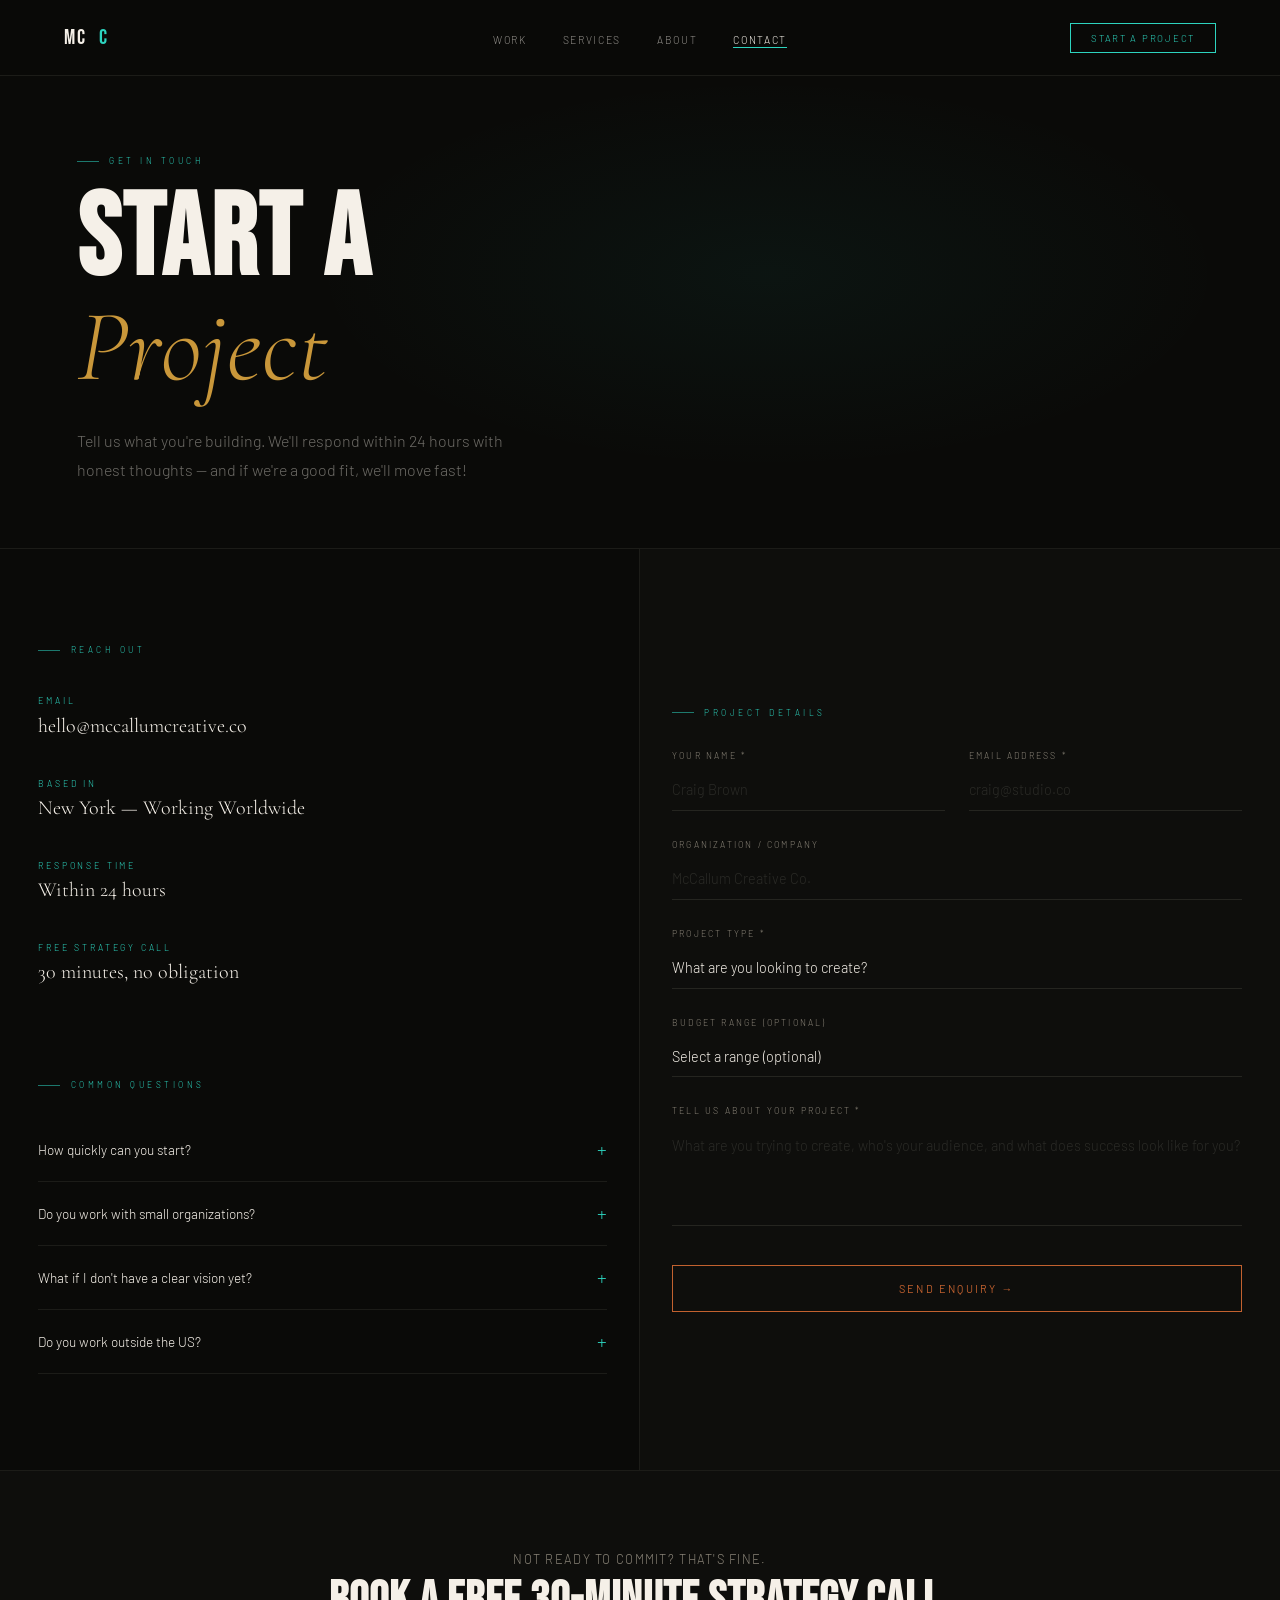
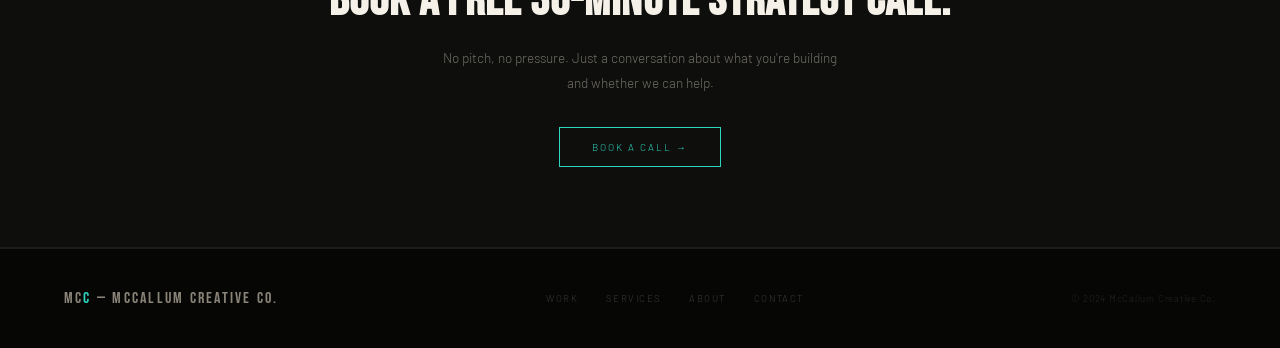
==== commit 1e248765: "update detect" ====
--- a/contact.html
+++ b/contact.html
@@ -103,7 +103,7 @@
   <div class="page-hero-inner">
     <div class="eyebrow reveal">Get In Touch</div>
     <h1 class="hero-hl reveal">Start a<br><em>Project</em></h1>
-    <p class="hero-sub reveal">Tell us what you're building. We'll respond within 24 hours with honest thoughts — and if we're a good fit, we'll move fast.</p>
+    <p class="hero-sub reveal">Tell us what you're building. We'll respond within 24 hours with honest thoughts — and if we're a good fit, we'll move fast!</p>
   </div>
 </div>
 
@@ -174,7 +174,16 @@
       <div class="eyebrow" style="margin-bottom:2rem">Project Details</div>
     </div>
 
-    <form id="contactForm" onsubmit="handleSubmit(event)">
+    <form
+      id="contactForm"
+      name="contact"
+      method="POST"
+      data-netlify="true"
+      netlify-honeypot="bot-field"
+      onsubmit="handleSubmit(event)">
+      <input type="hidden" name="form-name" value="contact"/>
+      <p hidden><label>Don't fill this out: <input name="bot-field"/></label></p>
+
       <div class="form-row reveal">
         <div class="form-group">
           <label>Your Name *</label>
@@ -258,11 +267,25 @@
 
 function handleSubmit(e) {
   e.preventDefault();
-  // Connect to Formspree: change action to https://formspree.io/f/YOUR_ID
-  // and remove this JS handler — the form will submit natively.
-  document.getElementById('contactForm').style.display = 'none';
-  document.getElementById('formSuccess').classList.add('show');
+  const form = document.getElementById('contactForm');
+  const data = new FormData(form);
+  const body = new URLSearchParams(data).toString();
+
+  fetch('/', {
+    method: 'POST',
+    headers: { 'Content-Type': 'application/x-www-form-urlencoded' },
+    body: body
+  })
+  .then(res => {
+    if (!res.ok) throw new Error('Network error');
+    form.style.display = 'none';
+    document.getElementById('formSuccess').classList.add('show');
+  })
+  .catch(err => {
+    alert('Something went wrong sending your message. Please email hello@mccallumcreative.co directly.');
+    console.error(err);
+  });
 }
 </script>
 </body>
-</html>
+</html>
